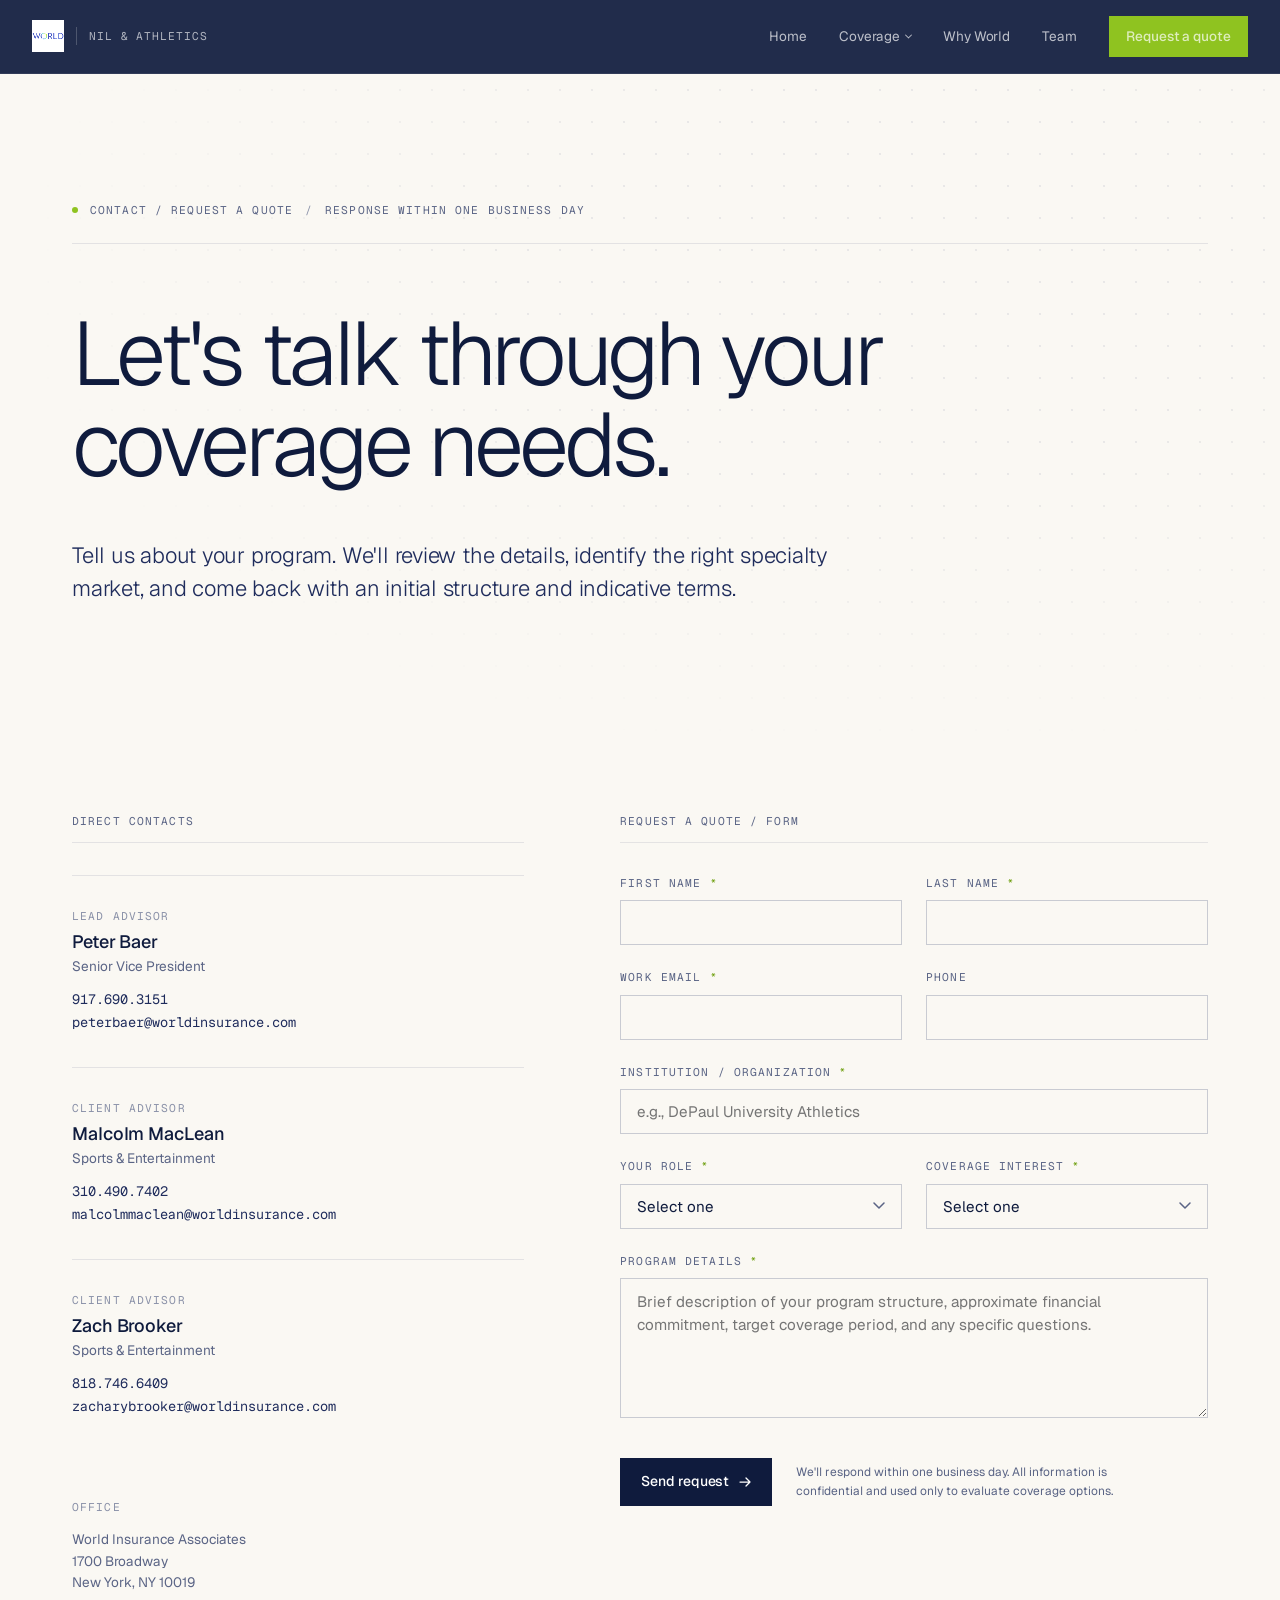
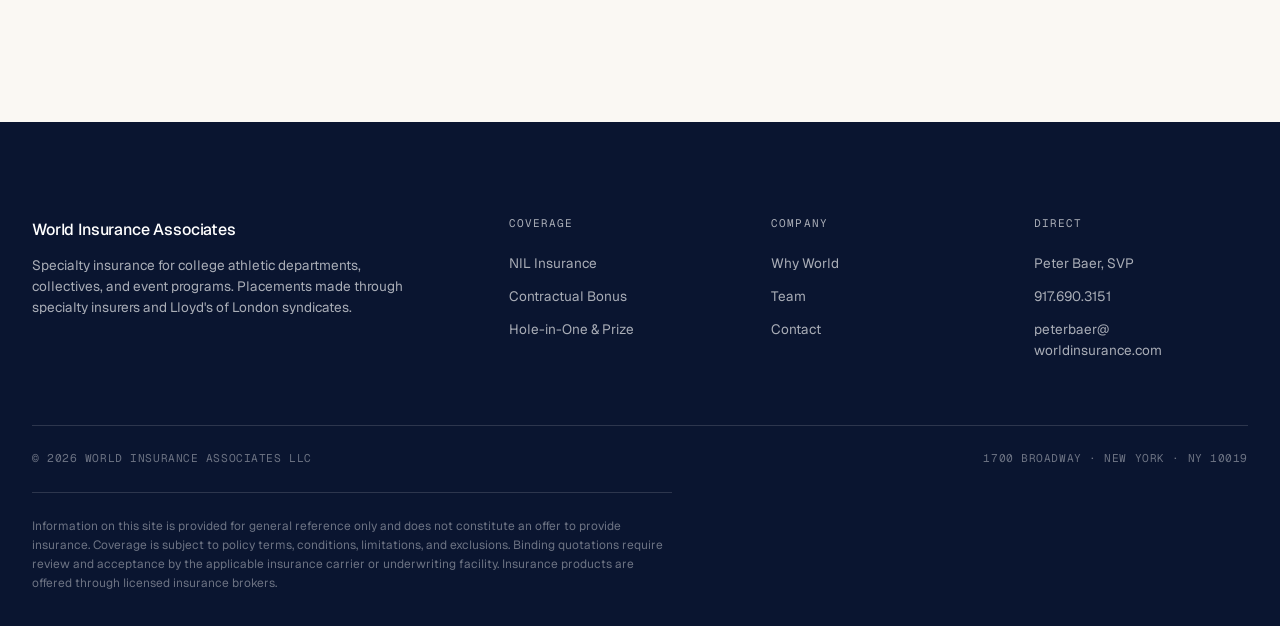
==== contact.html @ f285d53b "Add files via upload" ====
<!DOCTYPE html>
<html lang="en">
<head>
<meta charset="UTF-8">
<meta name="viewport" content="width=device-width, initial-scale=1.0">
<title>Contact / World NIL &amp; Athletics</title>
<meta name="description" content="Request a quote or reach our specialty team directly. Peter Baer, Senior Vice President — NIL and incentive insurance.">
<link rel="preconnect" href="https://fonts.googleapis.com">
<link rel="preconnect" href="https://fonts.gstatic.com" crossorigin>
<link href="https://fonts.googleapis.com/css2?family=Geist:wght@300;400;500;600&family=Geist+Mono:wght@400;500&display=swap" rel="stylesheet">
<link rel="stylesheet" href="styles.css">
<style>
  /* Contact page form styling */
  .contact-grid {
    display: grid;
    grid-template-columns: minmax(0, 1fr) minmax(0, 1.3fr);
    gap: var(--s-12);
    align-items: start;
  }
  .contact-direct {
    position: sticky;
    top: 100px;
  }
  .contact-direct-block {
    padding: var(--s-6) 0;
    border-top: 1px solid var(--line);
  }
  .contact-direct-block:last-child { border-bottom: 1px solid var(--line); }
  .contact-direct-block .role {
    font-family: var(--mono);
    font-size: 0.7rem;
    letter-spacing: 0.1em;
    text-transform: uppercase;
    color: var(--fg-dim);
    margin-bottom: var(--s-2);
  }
  .contact-direct-block h4 {
    font-size: 1.125rem;
    margin-bottom: var(--s-1);
  }
  .contact-direct-block .title {
    font-size: 0.85rem;
    color: var(--fg-muted);
    margin-bottom: var(--s-3);
  }
  .contact-direct-block .contact-line {
    font-family: var(--mono);
    font-size: 0.85rem;
    display: block;
    margin-bottom: 2px;
  }
  .contact-direct-block a:hover { color: var(--accent-dim); }

  .form-grid {
    display: grid;
    grid-template-columns: 1fr 1fr;
    gap: var(--s-5);
  }
  .form-field-full { grid-column: 1 / -1; }
  .form-field {
    display: flex;
    flex-direction: column;
    gap: var(--s-2);
  }
  .form-field label {
    font-family: var(--mono);
    font-size: 0.7rem;
    letter-spacing: 0.1em;
    text-transform: uppercase;
    color: var(--fg-muted);
  }
  .form-field label .req { color: var(--accent-dim); }
  .form-field input,
  .form-field select,
  .form-field textarea {
    font-family: var(--sans);
    font-size: 0.95rem;
    color: var(--fg-strong);
    background: var(--bg);
    border: 1px solid var(--line-strong);
    padding: 0.75rem 1rem;
    transition: border-color 150ms ease, background 150ms ease;
    width: 100%;
  }
  .form-field input:focus,
  .form-field select:focus,
  .form-field textarea:focus {
    outline: none;
    border-color: var(--accent);
    background: #FFFFFF;
  }
  .form-field textarea {
    min-height: 140px;
    resize: vertical;
    font-family: var(--sans);
    line-height: 1.5;
  }
  .form-field select {
    appearance: none;
    background-image: url("data:image/svg+xml;charset=utf-8,%3Csvg xmlns='http://www.w3.org/2000/svg' width='12' height='8' viewBox='0 0 12 8'%3E%3Cpath d='M1 1l5 5 5-5' stroke='%235A6485' stroke-width='1.5' fill='none' stroke-linecap='round' stroke-linejoin='round'/%3E%3C/svg%3E");
    background-repeat: no-repeat;
    background-position: right 1rem center;
    padding-right: 2.5rem;
  }
  .form-submit-row {
    grid-column: 1 / -1;
    display: flex;
    justify-content: flex-start;
    align-items: center;
    gap: var(--s-5);
    margin-top: var(--s-4);
  }
  .form-note {
    font-size: 0.75rem;
    color: var(--fg-muted);
    max-width: 42ch;
  }
  @media (max-width: 980px) {
    .contact-grid { grid-template-columns: 1fr; }
    .contact-direct { position: static; }
    .form-grid { grid-template-columns: 1fr; }
  }
</style>
</head>
<body>

<!-- ================= NAV ================= -->
<nav class="nav" id="nav">
  <div class="nav-inner">
    <a href="index.html" class="nav-logo">
      <img src="world-logo.png" alt="World Insurance Associates" class="mark" style="width:auto; height:32px;">
      <span class="divider"></span>
      <span class="sub">NIL &amp; Athletics</span>
    </a>
    <div class="nav-menu">
      <a href="index.html">Home</a>
      <div class="nav-dropdown">
        <button>Coverage</button>
        <div class="nav-dropdown-menu">
          <a href="nil-insurance.html">
            <div class="item-mono">001</div>
            <span class="item-title">NIL Insurance</span>
            <span class="item-desc">For athletic departments &amp; collectives</span>
          </a>
          <a href="contractual-bonus.html">
            <div class="item-mono">002</div>
            <span class="item-title">Contractual Bonus</span>
            <span class="item-desc">Performance-triggered compensation</span>
          </a>
          <a href="prize-contest.html">
            <div class="item-mono">003</div>
            <span class="item-title">Hole-in-One &amp; Prize Contest</span>
            <span class="item-desc">Event-specific prize coverage</span>
          </a>
        </div>
      </div>
      <a href="why-world.html">Why World</a>
      <a href="team.html">Team</a>
      <a href="contact.html" class="btn btn-accent current-nav-btn" style="padding:0.55rem 1rem">Request a quote</a>
    </div>
    <button class="nav-mobile-toggle" aria-label="Toggle menu" onclick="document.getElementById('nav').dataset.open = document.getElementById('nav').dataset.open === 'true' ? 'false' : 'true'">
      <span></span>
    </button>
  </div>
</nav>

<!-- ================= HERO ================= -->
<section class="hero">
  <div class="wrap">
    <div class="hero-meta reveal reveal-1">
      <span class="dot"></span>
      <span>Contact / Request a quote</span>
      <span class="divider">/</span>
      <span>Response within one business day</span>
    </div>

    <h1 class="reveal reveal-2" style="max-width: 20ch">Let's talk through your coverage needs.</h1>

    <p class="lead hero-lead reveal reveal-3">Tell us about your program. We'll review the details, identify the right specialty market, and come back with an initial structure and indicative terms.</p>
  </div>
</section>

<!-- ================= CONTACT GRID ================= -->
<section style="padding-top: var(--s-8)">
  <div class="wrap">
    <div class="contact-grid">

      <!-- Left column: direct contacts -->
      <div class="contact-direct">
        <span class="eyebrow" style="display:block; margin-bottom:var(--s-6); padding-bottom:var(--s-3); border-bottom:1px solid var(--line)">Direct contacts</span>

        <div class="contact-direct-block">
          <div class="role">Lead advisor</div>
          <h4>Peter Baer</h4>
          <div class="title">Senior Vice President</div>
          <a href="tel:9176903151" class="contact-line">917.690.3151</a>
          <a href="mailto:peterbaer@worldinsurance.com" class="contact-line">peterbaer@worldinsurance.com</a>
        </div>

        <div class="contact-direct-block">
          <div class="role">Client advisor</div>
          <h4>Malcolm MacLean</h4>
          <div class="title">Sports &amp; Entertainment</div>
          <a href="tel:3104907402" class="contact-line">310.490.7402</a>
          <a href="mailto:malcolmmaclean@worldinsurance.com" class="contact-line">malcolmmaclean@worldinsurance.com</a>
        </div>

        <div class="contact-direct-block">
          <div class="role">Client advisor</div>
          <h4>Zach Brooker</h4>
          <div class="title">Sports &amp; Entertainment</div>
          <a href="tel:8187466409" class="contact-line">818.746.6409</a>
          <a href="mailto:zacharybrooker@worldinsurance.com" class="contact-line">zacharybrooker@worldinsurance.com</a>
        </div>

        <div style="margin-top: var(--s-8); font-size: 0.85rem; color: var(--fg-muted); line-height: 1.6">
          <div style="font-family: var(--mono); font-size: 0.7rem; letter-spacing: 0.1em; text-transform: uppercase; color: var(--fg-dim); margin-bottom: var(--s-3)">Office</div>
          World Insurance Associates<br>
          1700 Broadway<br>
          New York, NY 10019
        </div>
      </div>

      <!-- Right column: form -->
      <div>
        <span class="eyebrow" style="display:block; margin-bottom:var(--s-6); padding-bottom:var(--s-3); border-bottom:1px solid var(--line)">Request a quote / Form</span>

        <!--
          NOTE TO DEVELOPER: This form currently posts to a Formspree placeholder.
          Replace the action URL with your own Formspree endpoint (or equivalent).
          Sign up free at formspree.io → create a form → paste your endpoint URL below.
        -->
        <form action="https://formspree.io/f/YOUR_FORM_ID" method="POST" class="form-grid" id="quoteForm">

          <div class="form-field">
            <label for="firstName">First name <span class="req">*</span></label>
            <input type="text" id="firstName" name="firstName" required>
          </div>

          <div class="form-field">
            <label for="lastName">Last name <span class="req">*</span></label>
            <input type="text" id="lastName" name="lastName" required>
          </div>

          <div class="form-field">
            <label for="email">Work email <span class="req">*</span></label>
            <input type="email" id="email" name="email" required>
          </div>

          <div class="form-field">
            <label for="phone">Phone</label>
            <input type="tel" id="phone" name="phone">
          </div>

          <div class="form-field form-field-full">
            <label for="institution">Institution / Organization <span class="req">*</span></label>
            <input type="text" id="institution" name="institution" required placeholder="e.g., DePaul University Athletics">
          </div>

          <div class="form-field">
            <label for="role">Your role <span class="req">*</span></label>
            <select id="role" name="role" required>
              <option value="">Select one</option>
              <option>Athletic Director</option>
              <option>Associate / Deputy AD</option>
              <option>Chief Financial Officer</option>
              <option>Risk Management</option>
              <option>General Counsel</option>
              <option>Collective / Booster</option>
              <option>Other</option>
            </select>
          </div>

          <div class="form-field">
            <label for="coverage">Coverage interest <span class="req">*</span></label>
            <select id="coverage" name="coverage" required>
              <option value="">Select one</option>
              <option>NIL Insurance</option>
              <option>Contractual Bonus</option>
              <option>Hole-in-One &amp; Prize Contest</option>
              <option>Multiple / Not sure yet</option>
            </select>
          </div>

          <div class="form-field form-field-full">
            <label for="message">Program details <span class="req">*</span></label>
            <textarea id="message" name="message" required placeholder="Brief description of your program structure, approximate financial commitment, target coverage period, and any specific questions."></textarea>
          </div>

          <div class="form-submit-row">
            <button type="submit" class="btn btn-primary">
              Send request
              <svg class="arrow" viewBox="0 0 12 10" fill="none" xmlns="http://www.w3.org/2000/svg"><path d="M1 5H11M11 5L7 1M11 5L7 9" stroke="currentColor" stroke-width="1.25" stroke-linecap="round" stroke-linejoin="round"/></svg>
            </button>
            <p class="form-note">We'll respond within one business day. All information is confidential and used only to evaluate coverage options.</p>
          </div>
        </form>
      </div>

    </div>
  </div>
</section>

<!-- ================= FOOTER ================= -->
<footer class="footer">
  <div class="wrap-wide">
    <div class="footer-grid">
      <div>
        <div class="footer-brand">
          <span>World Insurance Associates</span>
        </div>
        <p class="footer-brand-desc">Specialty insurance for college athletic departments, collectives, and event programs. Placements made through specialty insurers and Lloyd's of London syndicates.</p>
      </div>
      <div>
        <h5>Coverage</h5>
        <ul>
          <li><a href="nil-insurance.html">NIL Insurance</a></li>
          <li><a href="contractual-bonus.html">Contractual Bonus</a></li>
          <li><a href="prize-contest.html">Hole-in-One &amp; Prize</a></li>
        </ul>
      </div>
      <div>
        <h5>Company</h5>
        <ul>
          <li><a href="why-world.html">Why World</a></li>
          <li><a href="team.html">Team</a></li>
          <li><a href="contact.html">Contact</a></li>
        </ul>
      </div>
      <div>
        <h5>Direct</h5>
        <ul>
          <li>Peter Baer, SVP</li>
          <li><a href="tel:9176903151">917.690.3151</a></li>
          <li><a href="mailto:peterbaer@worldinsurance.com" style="word-break:break-all">peterbaer@<br>worldinsurance.com</a></li>
        </ul>
      </div>
    </div>

    <div class="footer-meta">
      <div>© <span id="year"></span> World Insurance Associates LLC</div>
      <div>1700 Broadway · New York · NY 10019</div>
    </div>

    <div class="footer-disclaimer">
      Information on this site is provided for general reference only and does not constitute an offer to provide insurance. Coverage is subject to policy terms, conditions, limitations, and exclusions. Binding quotations require review and acceptance by the applicable insurance carrier or underwriting facility. Insurance products are offered through licensed insurance brokers.
    </div>
  </div>
</footer>

<script>
  document.getElementById('year').textContent = new Date().getFullYear();
</script>

</body>
</html>
---- styles.css ----
/* ===========================================================
   NIL Insurance — Light theme
   White background · World navy · World green accent
   Dark CTA + footer for contrast
   =========================================================== */

/* ---------- Design tokens ---------- */
:root {
  /* Backgrounds */
  --bg:        #FAF8F3;   /* warm paper — softer than pure white */
  --bg-alt:    #F0EDE4;   /* section alternation */
  --bg-surface:#E8E4D8;
  --bg-raised: #DED9CA;

  /* Dark sections */
  --bg-dark:       #0F1B3D;
  --bg-dark-deep:  #0A1530;
  --bg-dark-alt:   #15234A;   /* slightly lighter dark for layered sections */

  /* Text colors (on light bg) */
  --fg:        #1F2C5C;   /* World navy — body text */
  --fg-strong: #0F1B3D;   /* World navy deep — headlines */
  --fg-muted:  #5A6485;
  --fg-dim:    #8A91A8;
  --fg-faint:  #C5C8D4;

  /* Text colors (on dark bg) */
  --fg-dark:        #FFFFFF;
  --fg-dark-muted:  rgba(255, 255, 255, 0.65);
  --fg-dark-dim:    rgba(255, 255, 255, 0.4);

  /* Brand colors — World Insurance */
  --accent:     #8FC320;   /* World green */
  --accent-dim: #6FA010;
  --accent-alt: #A8D946;
  --navy:       #1F2C5C;
  --navy-deep:  #0F1B3D;

  /* Lines */
  --line:        rgba(31, 44, 92, 0.10);
  --line-strong: rgba(31, 44, 92, 0.22);
  --line-dark:   rgba(255, 255, 255, 0.14);

  /* Typography */
  --sans: 'Geist', -apple-system, BlinkMacSystemFont, 'Segoe UI', sans-serif;
  --mono: 'Geist Mono', ui-monospace, 'SF Mono', Consolas, monospace;

  /* Spacing */
  --s-1: 0.25rem;
  --s-2: 0.5rem;
  --s-3: 0.75rem;
  --s-4: 1rem;
  --s-5: 1.5rem;
  --s-6: 2rem;
  --s-8: 3rem;
  --s-10: 4rem;
  --s-12: 6rem;
  --s-16: 8rem;
  --s-20: 10rem;

  /* Layout */
  --max: 1440px;
  --content: 1200px;
  --prose: 680px;
}

/* ---------- Reset ---------- */
*, *::before, *::after {
  box-sizing: border-box;
  margin: 0;
  padding: 0;
}

html {
  font-size: 16px;
  scroll-behavior: smooth;
  -webkit-text-size-adjust: 100%;
}

body {
  font-family: var(--sans);
  font-feature-settings: "ss01", "ss03", "cv11";
  font-size: 0.9375rem;
  line-height: 1.55;
  color: var(--fg);
  background: var(--bg);
  -webkit-font-smoothing: antialiased;
  -moz-osx-font-smoothing: grayscale;
  overflow-x: hidden;
}

img, svg { display: block; max-width: 100%; height: auto; }
a { color: inherit; text-decoration: none; }
button { font: inherit; cursor: pointer; border: none; background: none; color: inherit; }
ul, ol { list-style: none; }

::selection { background: var(--accent); color: var(--navy-deep); }

/* ---------- Typography ---------- */
h1, h2, h3, h4, h5, h6 {
  font-family: var(--sans);
  font-weight: 400;
  color: var(--fg-strong);
  line-height: 1.02;
  letter-spacing: -0.035em;
}

h1 {
  font-size: clamp(3rem, 7vw, 6.5rem);
  font-weight: 300;
  letter-spacing: -0.045em;
}

h2 {
  font-size: clamp(2.25rem, 5vw, 4.25rem);
  font-weight: 300;
  letter-spacing: -0.04em;
}

h3 {
  font-size: clamp(1.375rem, 2.25vw, 1.875rem);
  font-weight: 400;
  letter-spacing: -0.025em;
  line-height: 1.15;
}

h4 {
  font-size: 1.0625rem;
  font-weight: 500;
  letter-spacing: -0.005em;
  color: var(--fg-strong);
}

h5 {
  font-family: var(--mono);
  font-size: 0.6875rem;
  font-weight: 400;
  letter-spacing: 0.1em;
  text-transform: uppercase;
  color: var(--fg-muted);
}

p { color: var(--fg); }

/* Typographic utilities */
.eyebrow {
  font-family: var(--mono);
  font-size: 0.7rem;
  font-weight: 400;
  letter-spacing: 0.1em;
  text-transform: uppercase;
  color: var(--fg-muted);
}
.eyebrow-accent { color: var(--accent-dim); }

.mono {
  font-family: var(--mono);
  font-feature-settings: "ss01", "ss02", "cv11";
}

.index {
  font-family: var(--mono);
  font-size: 0.75rem;
  letter-spacing: 0.05em;
  color: var(--fg-dim);
  font-variant-numeric: tabular-nums;
}

.lead {
  font-size: clamp(1.0625rem, 1.5vw, 1.25rem);
  line-height: 1.5;
  color: var(--fg);
  font-weight: 300;
  letter-spacing: -0.01em;
}

.prose p + p { margin-top: 1em; }
.prose p { max-width: var(--prose); color: var(--fg); }
.prose-muted { color: var(--fg-muted); }

/* ---------- Layout ---------- */
.wrap {
  width: 100%;
  max-width: var(--content);
  margin: 0 auto;
  padding: 0 var(--s-6);
}

.wrap-wide {
  width: 100%;
  max-width: var(--max);
  margin: 0 auto;
  padding: 0 var(--s-6);
}

section {
  padding: var(--s-16) 0;
  position: relative;
}

.rule {
  height: 1px;
  background: var(--line);
  border: 0;
}

.split {
  display: grid;
  grid-template-columns: minmax(0, 1fr) minmax(0, 2fr);
  gap: var(--s-12);
  align-items: start;
}
.split-meta {
  display: grid;
  grid-template-columns: minmax(0, 160px) minmax(0, 1fr);
  gap: var(--s-12);
  align-items: start;
}

/* ---------- Navigation ---------- */
.nav {
  position: sticky;
  top: 0;
  z-index: 100;
  background: rgba(15, 27, 61, 0.92);
  backdrop-filter: saturate(150%) blur(16px);
  -webkit-backdrop-filter: saturate(150%) blur(16px);
  border-bottom: 1px solid rgba(255, 255, 255, 0.08);
}

.nav-inner {
  max-width: var(--max);
  margin: 0 auto;
  padding: var(--s-4) var(--s-6);
  display: flex;
  align-items: center;
  justify-content: space-between;
  gap: var(--s-6);
}

.nav-logo {
  display: flex;
  align-items: center;
  gap: var(--s-3);
  color: #FFFFFF;
  font-weight: 500;
  font-size: 0.95rem;
  letter-spacing: -0.01em;
}
.nav-logo .mark {
  width: 22px;
  height: 22px;
  flex-shrink: 0;
  /* Logo is designed for light backgrounds — brighten it slightly on dark nav */
  filter: brightness(1.15) saturate(1.1);
}
.nav-logo .divider {
  width: 1px;
  height: 18px;
  background: rgba(255, 255, 255, 0.2);
}
.nav-logo .sub {
  font-family: var(--mono);
  font-size: 0.7rem;
  font-weight: 400;
  letter-spacing: 0.08em;
  text-transform: uppercase;
  color: rgba(255, 255, 255, 0.65);
}

.nav-menu {
  display: flex;
  align-items: center;
  gap: var(--s-6);
}

.nav-menu > a,
.nav-dropdown > button {
  font-size: 0.85rem;
  color: rgba(255, 255, 255, 0.7);
  padding: var(--s-2) 0;
  transition: color 150ms ease;
  position: relative;
  display: inline-flex;
  align-items: center;
  gap: 0.35rem;
  letter-spacing: -0.005em;
}
.nav-menu > a:hover,
.nav-dropdown > button:hover,
.nav-menu > a.current { color: #FFFFFF; }

.nav-menu > a.current::after {
  content: '';
  position: absolute;
  left: 0;
  right: 0;
  bottom: -3px;
  height: 1px;
  background: var(--accent);
}

.nav-dropdown {
  position: relative;
}
.nav-dropdown > button::after {
  content: '';
  width: 5px;
  height: 5px;
  border-right: 1px solid currentColor;
  border-bottom: 1px solid currentColor;
  transform: rotate(45deg) translate(-1px, -1px);
  transition: transform 150ms ease;
}
.nav-dropdown:hover > button::after {
  transform: rotate(-135deg) translate(-1px, -1px);
}

.nav-dropdown-menu {
  position: absolute;
  top: calc(100% + 8px);
  left: -1rem;
  min-width: 320px;
  background: var(--bg);
  border: 1px solid var(--line-strong);
  padding: var(--s-2);
  opacity: 0;
  visibility: hidden;
  transform: translateY(-4px);
  transition: all 150ms ease;
  box-shadow: 0 10px 40px -10px rgba(15, 27, 61, 0.15);
}
.nav-dropdown:hover .nav-dropdown-menu {
  opacity: 1;
  visibility: visible;
  transform: translateY(0);
}
.nav-dropdown-menu a {
  display: block;
  padding: var(--s-3) var(--s-4);
  transition: background 120ms ease;
}
.nav-dropdown-menu a:hover { background: var(--bg-surface); }
.nav-dropdown-menu .item-mono {
  font-family: var(--mono);
  font-size: 0.65rem;
  letter-spacing: 0.08em;
  color: var(--fg-dim);
  text-transform: uppercase;
  margin-bottom: 3px;
}
.nav-dropdown-menu .item-title {
  color: var(--fg-strong);
  font-size: 0.9rem;
  font-weight: 500;
}
.nav-dropdown-menu .item-desc {
  display: block;
  font-size: 0.8rem;
  color: var(--fg-muted);
  margin-top: 2px;
}

.nav-mobile-toggle {
  display: none;
  width: 32px;
  height: 32px;
  color: #FFFFFF;
  align-items: center;
  justify-content: center;
}
.nav-mobile-toggle span,
.nav-mobile-toggle span::before,
.nav-mobile-toggle span::after {
  width: 20px;
  height: 1px;
  background: currentColor;
  display: block;
  position: relative;
}
.nav-mobile-toggle span::before,
.nav-mobile-toggle span::after {
  content: '';
  position: absolute;
  left: 0;
}
.nav-mobile-toggle span::before { top: -6px; }
.nav-mobile-toggle span::after { top: 6px; }

/* ---------- Buttons ---------- */
.btn {
  display: inline-flex;
  align-items: center;
  gap: 0.6rem;
  font-family: var(--sans);
  font-size: 0.875rem;
  font-weight: 500;
  letter-spacing: -0.005em;
  padding: 0.75rem 1.25rem;
  transition: all 180ms ease;
  white-space: nowrap;
  border: 1px solid transparent;
}

.btn-primary {
  background: var(--navy-deep);
  color: #FFFFFF;
}
.btn-primary:hover {
  background: var(--accent);
  color: var(--navy-deep);
}

.btn-accent {
  background: var(--accent);
  color: var(--navy-deep);
}
.btn-accent:hover {
  background: var(--navy-deep);
  color: #FFFFFF;
}

.btn-ghost {
  background: transparent;
  color: var(--fg-strong);
  border-color: var(--line-strong);
}
.btn-ghost:hover {
  border-color: var(--fg-strong);
  background: var(--fg-strong);
  color: #FFFFFF;
}

.btn-link {
  padding: 0;
  color: var(--fg-strong);
  border: 0;
  border-bottom: 1px solid var(--accent);
  padding-bottom: 2px;
  font-weight: 400;
  font-size: 0.875rem;
}
.btn-link:hover { color: var(--accent-dim); }

.btn .arrow {
  width: 12px;
  height: 10px;
  transition: transform 180ms ease;
}
.btn:hover .arrow { transform: translateX(3px); }

/* ---------- Hero ---------- */
.hero {
  padding: var(--s-16) 0 var(--s-12);
  position: relative;
  overflow: hidden;
}

.hero::before {
  content: '';
  position: absolute;
  inset: 0;
  background-image: radial-gradient(circle, rgba(31, 44, 92, 0.08) 1px, transparent 1px);
  background-size: 32px 32px;
  mask-image: radial-gradient(ellipse at 70% 30%, black 30%, transparent 70%);
  -webkit-mask-image: radial-gradient(ellipse at 70% 30%, black 30%, transparent 70%);
  pointer-events: none;
}

.hero > * { position: relative; }

.hero-meta {
  font-family: var(--mono);
  font-size: 0.7rem;
  letter-spacing: 0.1em;
  text-transform: uppercase;
  color: var(--fg-muted);
  display: flex;
  align-items: center;
  gap: var(--s-3);
  margin-bottom: var(--s-10);
  padding-bottom: var(--s-5);
  border-bottom: 1px solid var(--line);
}
.hero-meta .dot {
  width: 6px;
  height: 6px;
  background: var(--accent);
  border-radius: 50%;
}
.hero-meta .divider {
  color: var(--fg-dim);
}

.hero h1 {
  max-width: 18ch;
  margin-bottom: var(--s-8);
}

.hero-lead {
  max-width: 58ch;
  margin-bottom: var(--s-10);
  font-size: clamp(1.125rem, 1.75vw, 1.375rem);
}

.hero-ctas {
  display: flex;
  gap: var(--s-3);
  flex-wrap: wrap;
  align-items: center;
}

/* ---------- Section headers ---------- */
.section-header {
  margin-bottom: var(--s-10);
}
.section-header .eyebrow {
  display: block;
  margin-bottom: var(--s-6);
  padding-bottom: var(--s-3);
  border-bottom: 1px solid var(--line);
}
.section-header h2 {
  max-width: 24ch;
}

/* ---------- Data stats bar (DARK band) ---------- */
.stats-bar {
  display: grid;
  grid-template-columns: repeat(4, 1fr);
  background: var(--bg-dark);
  color: #FFFFFF;
  border-top: 1px solid var(--bg-dark);
  border-bottom: 1px solid var(--bg-dark);
}
.stat-cell {
  padding: var(--s-8) var(--s-5);
  border-right: 1px solid rgba(255, 255, 255, 0.1);
}
.stat-cell:last-child { border-right: none; }
.stat-cell .stat-label {
  font-family: var(--mono);
  font-size: 0.65rem;
  letter-spacing: 0.1em;
  text-transform: uppercase;
  color: var(--accent);
  margin-bottom: var(--s-5);
}
.stat-cell .stat-value {
  font-size: 1.75rem;
  font-weight: 300;
  color: #FFFFFF;
  letter-spacing: -0.025em;
  line-height: 1.1;
  margin-bottom: var(--s-2);
}
.stat-cell .stat-desc {
  font-size: 0.8125rem;
  color: rgba(255, 255, 255, 0.65);
  line-height: 1.4;
}

/* ---------- Product index ---------- */
.product-index {
  border-top: 1px solid var(--line-strong);
}
.product-row {
  display: grid;
  grid-template-columns: 80px 1fr 2fr auto;
  align-items: center;
  gap: var(--s-8);
  padding: var(--s-8) 0;
  border-bottom: 1px solid var(--line);
  transition: background 200ms ease;
  cursor: pointer;
}
.product-row:hover {
  background: var(--bg-alt);
}
.product-row .p-num {
  font-family: var(--mono);
  font-size: 0.75rem;
  color: var(--fg-dim);
  letter-spacing: 0.05em;
}
.product-row h3 {
  font-size: 1.5rem;
  font-weight: 400;
  color: var(--fg-strong);
  transition: color 200ms ease;
}
.product-row:hover h3 { color: var(--accent-dim); }
.product-row p {
  color: var(--fg-muted);
  font-size: 0.9375rem;
  max-width: 56ch;
}
.product-row .arrow {
  width: 18px;
  height: 12px;
  color: var(--fg-dim);
  transition: all 200ms ease;
}
.product-row:hover .arrow {
  color: var(--accent-dim);
  transform: translateX(4px);
}

/* Dark variant */
.product-index-dark {
  border-top-color: rgba(255, 255, 255, 0.14);
}
.product-index-dark .product-row {
  border-bottom-color: rgba(255, 255, 255, 0.08);
}
.product-index-dark .product-row:hover {
  background: rgba(255, 255, 255, 0.04);
}
.product-index-dark .product-row .p-num { color: var(--accent); }
.product-index-dark .product-row h3 { color: #FFFFFF; }
.product-index-dark .product-row:hover h3 { color: var(--accent); }
.product-index-dark .product-row p { color: rgba(255, 255, 255, 0.7); }
.product-index-dark .product-row .arrow { color: rgba(255, 255, 255, 0.4); }
.product-index-dark .product-row:hover .arrow { color: var(--accent); }

/* ---------- Feature list ---------- */
.feature-list {
  display: flex;
  flex-direction: column;
}
.feature-list li {
  padding: var(--s-6) 0;
  border-top: 1px solid var(--line);
  display: grid;
  grid-template-columns: 80px 1fr;
  gap: var(--s-6);
  align-items: start;
}
.feature-list li:last-child { border-bottom: 1px solid var(--line); }
.feature-list .num {
  font-family: var(--mono);
  font-size: 0.75rem;
  color: var(--fg-dim);
  letter-spacing: 0.05em;
  padding-top: 0.3rem;
}
.feature-list h4 {
  margin-bottom: var(--s-2);
}
.feature-list p {
  color: var(--fg-muted);
  font-size: 0.9375rem;
  max-width: 68ch;
}

/* Dark-band variant (used inside .section-dark) */
.section-dark {
  background: var(--bg-dark);
  color: #FFFFFF;
  position: relative;
  overflow: hidden;
}
.section-dark::before {
  content: '';
  position: absolute;
  inset: 0;
  background-image: radial-gradient(circle, rgba(143, 195, 32, 0.05) 1px, transparent 1px);
  background-size: 32px 32px;
  mask-image: radial-gradient(ellipse at 20% 40%, black 0%, transparent 60%);
  -webkit-mask-image: radial-gradient(ellipse at 20% 40%, black 0%, transparent 60%);
  pointer-events: none;
}
.section-dark > * { position: relative; }
.section-dark h2 { color: #FFFFFF; }
.section-dark h4 { color: #FFFFFF; }

.feature-list-dark li {
  border-top-color: rgba(255, 255, 255, 0.12);
}
.feature-list-dark li:last-child { border-bottom-color: rgba(255, 255, 255, 0.12); }
.feature-list-dark .num { color: var(--accent); }
.feature-list-dark p { color: rgba(255, 255, 255, 0.65); }

/* ---------- Coverage data blocks ---------- */
.coverage-grid {
  display: grid;
  grid-template-columns: 1fr 1fr;
  gap: 1px;
  background: var(--line-strong);
  border: 1px solid var(--line-strong);
}
.coverage-block {
  background: var(--bg);
  padding: var(--s-8);
}
.coverage-block .eyebrow {
  display: block;
  margin-bottom: var(--s-4);
  color: var(--accent-dim);
}
.coverage-block h3 {
  margin-bottom: var(--s-6);
}
.coverage-block ul {
  display: flex;
  flex-direction: column;
  gap: var(--s-4);
}
.coverage-block ul li {
  display: grid;
  grid-template-columns: 20px 1fr;
  gap: var(--s-3);
  font-size: 0.9375rem;
  color: var(--fg);
  line-height: 1.5;
}
.coverage-block ul li::before {
  content: '';
  width: 10px;
  height: 1px;
  background: var(--accent);
  margin-top: 0.7rem;
}

/* Dark variant */
.coverage-grid-dark {
  background: rgba(255, 255, 255, 0.1);
  border-color: rgba(255, 255, 255, 0.14);
}
.coverage-grid-dark .coverage-block {
  background: var(--bg-dark);
}
.coverage-grid-dark .coverage-block .eyebrow { color: var(--accent); }
.coverage-grid-dark .coverage-block h3 { color: #FFFFFF; }
.coverage-grid-dark .coverage-block ul li { color: rgba(255, 255, 255, 0.8); }

/* ---------- Limitations block ---------- */
.limitations {
  border: 1px solid var(--line-strong);
  padding: var(--s-8);
  background: var(--bg);
}
.limitations .eyebrow { color: var(--fg-muted); margin-bottom: var(--s-4); display: block; }
.limitations h3 { margin-bottom: var(--s-5); }
.limitations-grid {
  display: grid;
  grid-template-columns: 1fr 1fr;
  gap: var(--s-3) var(--s-8);
}
.limitations-grid li {
  font-size: 0.9375rem;
  color: var(--fg-muted);
  padding-left: var(--s-4);
  position: relative;
}
.limitations-grid li::before {
  content: '—';
  position: absolute;
  left: 0;
  color: var(--fg-dim);
}

/* ---------- Team cards ---------- */
.team-grid {
  display: grid;
  grid-template-columns: repeat(3, 1fr);
  gap: 1px;
  background: var(--line-strong);
  border-top: 1px solid var(--line-strong);
  border-bottom: 1px solid var(--line-strong);
}
.team-card {
  background: var(--bg);
  padding: var(--s-8) var(--s-6);
}
.team-card .role {
  font-family: var(--mono);
  font-size: 0.7rem;
  letter-spacing: 0.1em;
  text-transform: uppercase;
  color: var(--fg-dim);
  margin-bottom: var(--s-5);
}
.team-card h4 {
  font-size: 1.375rem;
  font-weight: 400;
  letter-spacing: -0.02em;
  margin-bottom: var(--s-2);
}
.team-card .team-title {
  color: var(--fg-muted);
  font-size: 0.875rem;
  margin-bottom: var(--s-4);
}
.team-card p {
  color: var(--fg-muted);
  font-size: 0.875rem;
  margin-bottom: var(--s-5);
  line-height: 1.55;
}
.team-card .contact {
  font-size: 0.8125rem;
  display: flex;
  flex-direction: column;
  gap: 2px;
  font-family: var(--mono);
  color: var(--fg);
}
.team-card .contact a:hover { color: var(--accent-dim); }

/* ---------- CTA panel (DARK on light site) ---------- */
.cta-panel {
  padding: var(--s-16) 0;
  position: relative;
  overflow: hidden;
  background: var(--bg-dark);
  color: #FFFFFF;
}
.cta-panel::before {
  content: '';
  position: absolute;
  inset: 0;
  background-image: radial-gradient(circle, rgba(143, 195, 32, 0.12) 1px, transparent 1px);
  background-size: 28px 28px;
  mask-image: radial-gradient(ellipse at center, black 30%, transparent 70%);
  -webkit-mask-image: radial-gradient(ellipse at center, black 30%, transparent 70%);
  pointer-events: none;
}
.cta-panel > * { position: relative; }
.cta-panel h2 {
  max-width: 22ch;
  margin-bottom: var(--s-6);
  color: #FFFFFF;
}
.cta-panel .lead {
  max-width: 52ch;
  margin-bottom: var(--s-8);
  color: var(--fg-dark-muted);
}
.cta-panel .eyebrow {
  color: var(--accent);
}
/* Ghost button reversed for dark CTA */
.cta-panel .btn-ghost {
  background: transparent;
  color: #FFFFFF;
  border-color: var(--line-dark);
}
.cta-panel .btn-ghost:hover {
  border-color: #FFFFFF;
  background: #FFFFFF;
  color: var(--navy-deep);
}

/* ---------- Footer (DARK on light site) ---------- */
.footer {
  background: var(--bg-dark-deep);
  color: var(--fg-dark-muted);
  padding: var(--s-12) 0 var(--s-6);
  font-size: 0.85rem;
}
.footer a { color: var(--fg-dark-muted); }
.footer a:hover { color: #FFFFFF; }

.footer h5 { color: var(--fg-dark-muted); }

.footer-grid {
  display: grid;
  grid-template-columns: 2fr 1fr 1fr 1fr;
  gap: var(--s-8);
  padding-bottom: var(--s-10);
  border-bottom: 1px solid var(--line-dark);
  margin-bottom: var(--s-5);
}
.footer-grid h5 { margin-bottom: var(--s-5); }
.footer-grid ul { display: flex; flex-direction: column; gap: var(--s-3); }
.footer-brand {
  color: #FFFFFF;
  font-size: 1rem;
  font-weight: 500;
  letter-spacing: -0.01em;
  margin-bottom: var(--s-3);
  display: flex;
  align-items: center;
  gap: var(--s-3);
}
.footer-brand-desc {
  color: var(--fg-dark-muted);
  max-width: 42ch;
  line-height: 1.55;
}
.footer-meta {
  display: flex;
  justify-content: space-between;
  align-items: flex-start;
  flex-wrap: wrap;
  gap: var(--s-3);
  font-family: var(--mono);
  font-size: 0.7rem;
  letter-spacing: 0.05em;
  color: var(--fg-dark-dim);
  text-transform: uppercase;
}
.footer-disclaimer {
  max-width: 80ch;
  font-size: 0.75rem;
  color: var(--fg-dark-dim);
  line-height: 1.6;
  margin-top: var(--s-5);
  padding-top: var(--s-5);
  border-top: 1px solid var(--line-dark);
}

/* ---------- Entry animations ---------- */
@media (prefers-reduced-motion: no-preference) {
  .reveal {
    opacity: 0;
    transform: translateY(12px);
    animation: reveal 800ms cubic-bezier(0.22, 1, 0.36, 1) forwards;
  }
  .reveal-1 { animation-delay: 0ms; }
  .reveal-2 { animation-delay: 80ms; }
  .reveal-3 { animation-delay: 160ms; }
  .reveal-4 { animation-delay: 240ms; }
  .reveal-5 { animation-delay: 320ms; }

  @keyframes reveal {
    to { opacity: 1; transform: translateY(0); }
  }
}

/* ---------- Responsive ---------- */
@media (max-width: 980px) {
  .split, .split-meta { grid-template-columns: 1fr; gap: var(--s-8); }
  .stats-bar { grid-template-columns: 1fr 1fr; }
  .stat-cell:nth-child(2) { border-right: none; }
  .stat-cell:nth-child(1), .stat-cell:nth-child(2) { border-bottom: 1px solid var(--line); }
  .product-row { grid-template-columns: 60px 1fr auto; }
  .product-row p { grid-column: 2 / 3; color: var(--fg-muted); margin-top: var(--s-2); }
  .coverage-grid, .limitations-grid, .team-grid { grid-template-columns: 1fr; }
  .footer-grid { grid-template-columns: 1fr 1fr; }
  .footer-grid > :first-child { grid-column: 1 / -1; }
}

@media (max-width: 720px) {
  section { padding: var(--s-12) 0; }
  .nav-menu { display: none; }
  .nav-mobile-toggle { display: flex; }
  .nav-logo .sub { display: none; }
  .hero { padding: var(--s-10) 0 var(--s-10); }
  .stats-bar { grid-template-columns: 1fr; }
  .stat-cell { border-right: none !important; border-bottom: 1px solid var(--line); }
  .stat-cell:last-child { border-bottom: none; }
  .team-grid { grid-template-columns: 1fr; }
  .footer-grid { grid-template-columns: 1fr; }
  .hero-ctas { flex-direction: column; align-items: stretch; }
  .hero-ctas .btn { justify-content: center; }
  .product-row { grid-template-columns: 1fr; gap: var(--s-2); padding: var(--s-6) 0; }
  .product-row .arrow { display: none; }
  .feature-list li { grid-template-columns: 1fr; gap: var(--s-2); }
  h1 { font-size: clamp(2.5rem, 10vw, 4rem) !important; }
}

/* Mobile menu open state */
.nav[data-open="true"] .nav-menu {
  display: flex;
  position: absolute;
  top: 100%;
  left: 0;
  right: 0;
  flex-direction: column;
  background: var(--bg-dark);
  border-bottom: 1px solid rgba(255, 255, 255, 0.1);
  padding: var(--s-4) var(--s-6);
  gap: 0;
  align-items: stretch;
}
.nav[data-open="true"] .nav-menu > a,
.nav[data-open="true"] .nav-dropdown > button {
  padding: var(--s-3) 0;
  border-bottom: 1px solid rgba(255, 255, 255, 0.1);
  color: rgba(255, 255, 255, 0.85);
}
.nav[data-open="true"] .nav-dropdown-menu {
  position: static;
  opacity: 1;
  visibility: visible;
  transform: none;
  border: none;
  background: transparent;
  padding: 0 0 var(--s-3) var(--s-4);
  box-shadow: none;
}
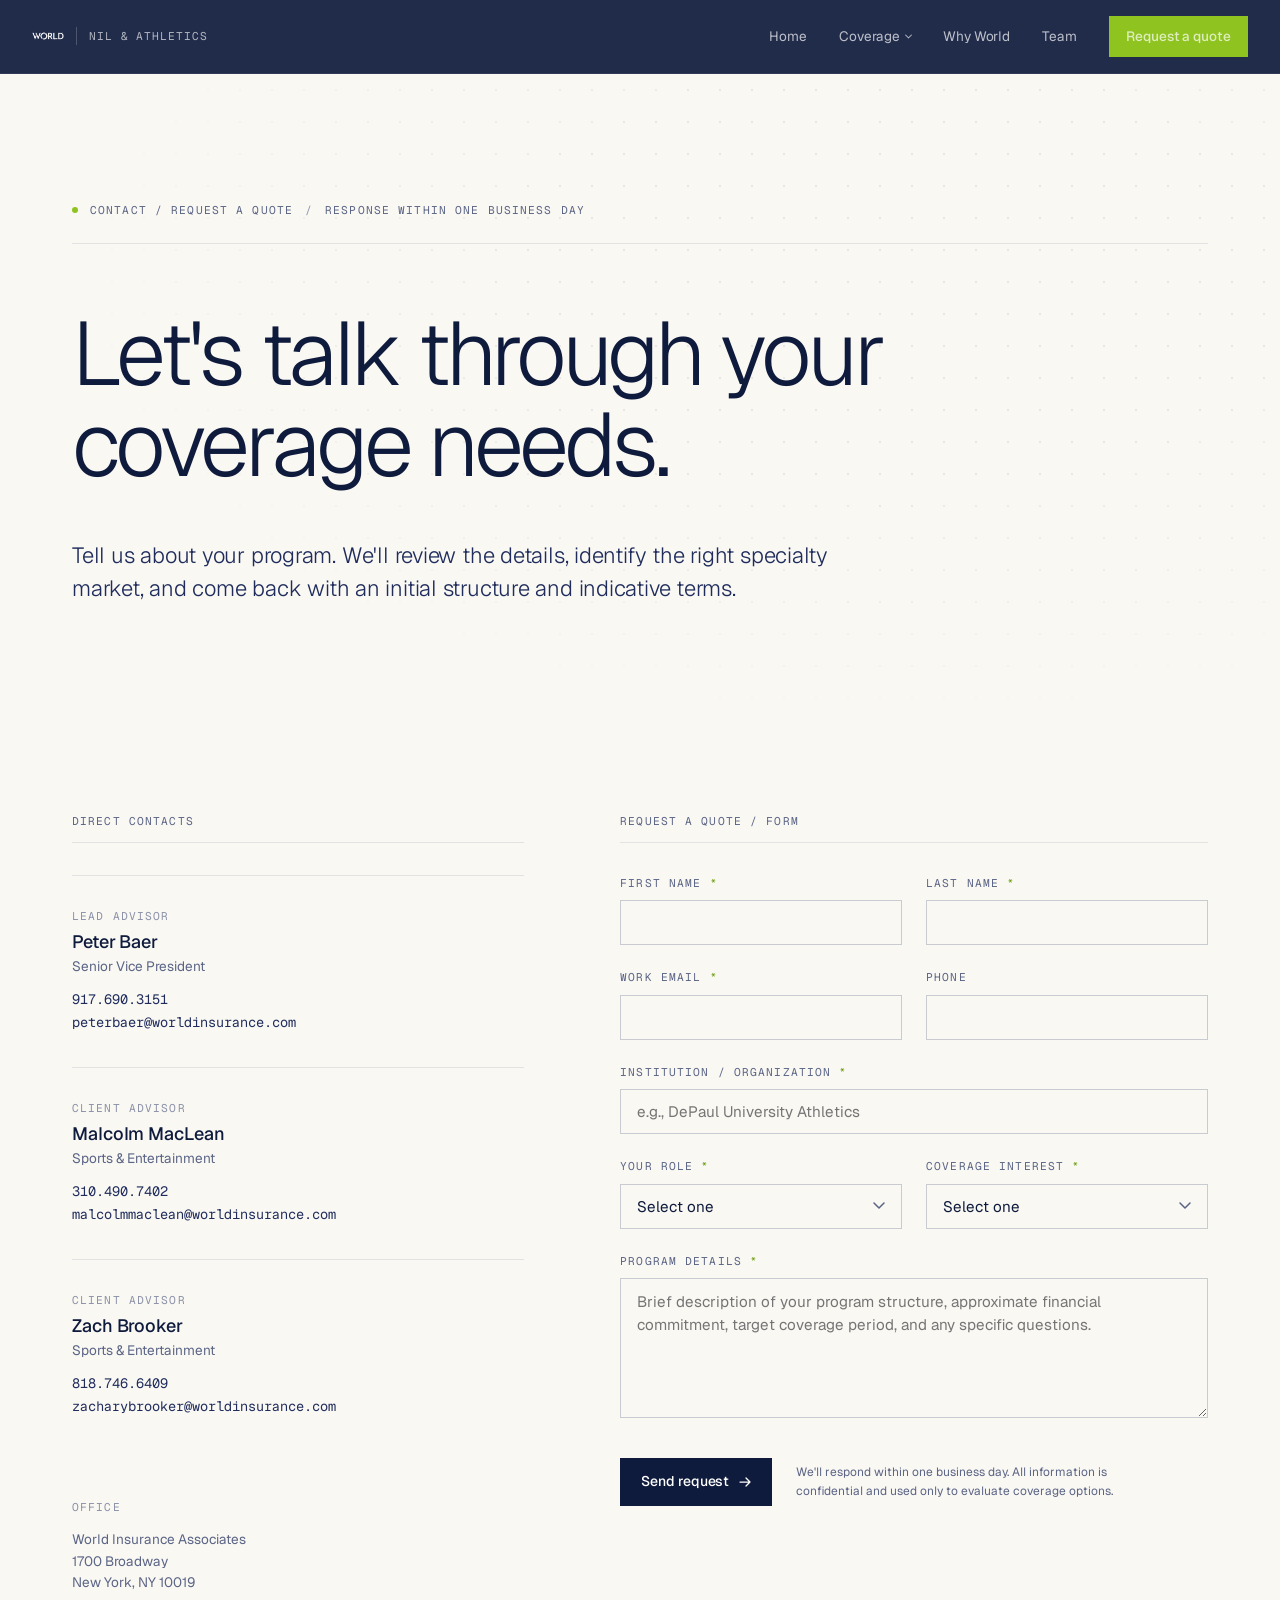
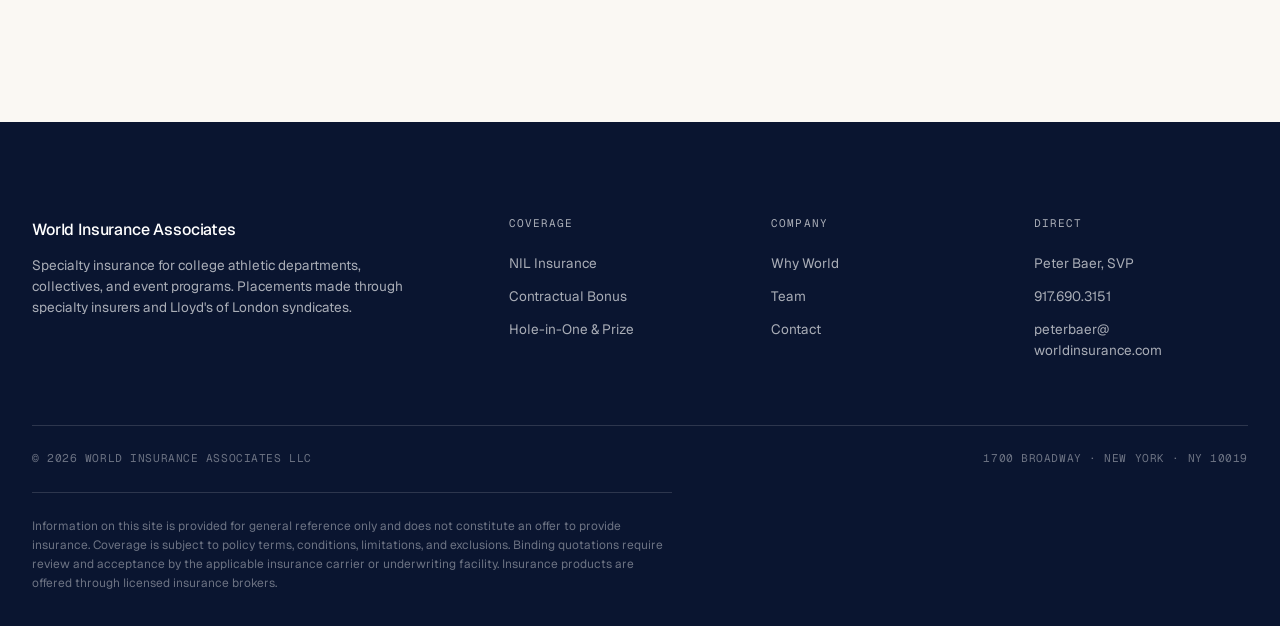
==== commit 47877de4: "Add files via upload" ====
--- a/contact.html
+++ b/contact.html
@@ -3,8 +3,73 @@
 <head>
 <meta charset="UTF-8">
 <meta name="viewport" content="width=device-width, initial-scale=1.0">
-<title>Contact / World NIL &amp; Athletics</title>
-<meta name="description" content="Request a quote or reach our specialty team directly. Peter Baer, Senior Vice President — NIL and incentive insurance.">
+<title>Request a Quote — NIL & Incentive Insurance | World</title>
+<meta name="description" content="Request a quote for NIL insurance, contractual bonus insurance, or prize contest coverage. Response within one business day. Direct contact with our specialty team.">
+<meta name="keywords" content="NIL insurance quote, athletic insurance quote, contact Peter Baer, World Insurance NIL contact">
+<meta name="robots" content="index, follow, max-image-preview:large">
+<meta name="author" content="World Insurance Associates, LLC">
+
+<!-- Canonical -->
+<link rel="canonical" href="https://zachbrooker.github.io/NIL-Insurance/contact.html">
+
+<!-- Open Graph (Facebook, LinkedIn) -->
+<meta property="og:type" content="website">
+<meta property="og:url" content="https://zachbrooker.github.io/NIL-Insurance/contact.html">
+<meta property="og:title" content="Request a Quote — NIL & Incentive Insurance | World">
+<meta property="og:description" content="Request a quote for NIL insurance, contractual bonus insurance, or prize contest coverage. Response within one business day. Direct contact with our specialty team.">
+<meta property="og:image" content="https://zachbrooker.github.io/NIL-Insurance/world-logo.png">
+<meta property="og:site_name" content="World NIL Insurance">
+<meta property="og:locale" content="en_US">
+
+<!-- Twitter Card -->
+<meta name="twitter:card" content="summary_large_image">
+<meta name="twitter:url" content="https://zachbrooker.github.io/NIL-Insurance/contact.html">
+<meta name="twitter:title" content="Request a Quote — NIL & Incentive Insurance | World">
+<meta name="twitter:description" content="Request a quote for NIL insurance, contractual bonus insurance, or prize contest coverage. Response within one business day. Direct contact with our specialty team.">
+<meta name="twitter:image" content="https://zachbrooker.github.io/NIL-Insurance/world-logo.png">
+
+<!-- Favicon -->
+<link rel="icon" type="image/png" href="world-logo.png">
+
+<!-- JSON-LD Organization Schema -->
+<script type="application/ld+json">
+{
+  "@context": "https://schema.org",
+  "@type": "FinancialService",
+  "name": "World Insurance Associates — NIL & Athletics Practice",
+  "alternateName": "World NIL Insurance",
+  "description": "Specialty insurance for Name, Image & Likeness (NIL) agreements, revenue-share commitments, contractual bonuses, and performance-based incentives for college athletic departments. Underwritten through Lloyd's of London.",
+  "url": "https://zachbrooker.github.io/NIL-Insurance/",
+  "logo": "https://zachbrooker.github.io/NIL-Insurance/world-logo.png",
+  "parentOrganization": {
+    "@type": "Organization",
+    "name": "World Insurance Associates, LLC",
+    "url": "https://www.worldinsurance.com/",
+    "foundingDate": "2011"
+  },
+  "address": {
+    "@type": "PostalAddress",
+    "streetAddress": "1700 Broadway",
+    "addressLocality": "New York",
+    "addressRegion": "NY",
+    "postalCode": "10019",
+    "addressCountry": "US"
+  },
+  "contactPoint": {
+    "@type": "ContactPoint",
+    "telephone": "+1-917-690-3151",
+    "contactType": "sales",
+    "email": "peterbaer@worldinsurance.com",
+    "availableLanguage": "English",
+    "areaServed": "US"
+  },
+  "serviceType": ["NIL Insurance", "Contractual Bonus Insurance", "Prize Contest Insurance", "Specialty Athletic Insurance"],
+  "areaServed": {
+    "@type": "Country",
+    "name": "United States"
+  }
+}
+</script>
 <link rel="preconnect" href="https://fonts.googleapis.com">
 <link rel="preconnect" href="https://fonts.gstatic.com" crossorigin>
 <link href="https://fonts.googleapis.com/css2?family=Geist:wght@300;400;500;600&family=Geist+Mono:wght@400;500&display=swap" rel="stylesheet">
@@ -226,11 +291,31 @@
         <span class="eyebrow" style="display:block; margin-bottom:var(--s-6); padding-bottom:var(--s-3); border-bottom:1px solid var(--line)">Request a quote / Form</span>
 
         <!--
-          NOTE TO DEVELOPER: This form currently posts to a Formspree placeholder.
-          Replace the action URL with your own Formspree endpoint (or equivalent).
-          Sign up free at formspree.io → create a form → paste your endpoint URL below.
+          ======================================================================
+          FORMSPREE ENDPOINT — MUST BE REPLACED BEFORE LAUNCH
+          ======================================================================
+          Current setup: form submissions route to zacharybrooker@worldinsurance.com
+          via Formspree.
+
+          TO ACTIVATE:
+          1. Go to https://formspree.io and sign up free
+          2. Click "+ New form"
+          3. Name: "NIL Insurance Quote Requests"
+          4. Recipient email: zacharybrooker@worldinsurance.com
+          5. Copy the endpoint URL (format: https://formspree.io/f/abc12345)
+          6. Replace YOUR_FORM_ID_HERE below with your actual form ID
+          ======================================================================
         -->
-        <form action="https://formspree.io/f/YOUR_FORM_ID" method="POST" class="form-grid" id="quoteForm">
+        <!-- Thank-you message shown after successful submission -->
+        <div id="formSuccess" style="display:none; padding: var(--s-8); background: var(--bg-alt); border-left: 2px solid var(--accent);">
+          <span class="eyebrow" style="color: var(--accent-dim); display:block; margin-bottom: var(--s-3)">// Request received</span>
+          <h3 style="margin-bottom: var(--s-4); color: var(--fg-strong)">Thanks — we&rsquo;ll be in touch.</h3>
+          <p style="color: var(--fg-muted); font-size: 0.95rem; line-height: 1.6; max-width: 56ch">Your request has been delivered to our team. You&rsquo;ll hear back within one business day. If it&rsquo;s urgent, call Peter directly at <a href="tel:9176903151" style="color: var(--fg-strong); border-bottom: 1px solid var(--accent)">917.690.3151</a>.</p>
+        </div>
+
+        <form action="https://formspree.io/f/xkokqnvb" method="POST" class="form-grid" id="quoteForm">
+          <input type="hidden" name="_subject" value="NIL Insurance — New Quote Request">
+          <input type="hidden" name="_replyto" value="email">
 
           <div class="form-field">
             <label for="firstName">First name <span class="req">*</span></label>
@@ -350,6 +435,49 @@
 
 <script>
   document.getElementById('year').textContent = new Date().getFullYear();
+
+  // Intercept form submission and handle it with fetch
+  // so the user stays on your site and sees a clean thank-you message
+  const form = document.getElementById('quoteForm');
+  const successBox = document.getElementById('formSuccess');
+
+  if (form) {
+    form.addEventListener('submit', async function(e) {
+      e.preventDefault();
+      const formData = new FormData(form);
+      const submitBtn = form.querySelector('button[type="submit"]');
+      if (submitBtn) {
+        submitBtn.disabled = true;
+        submitBtn.innerHTML = 'Sending...';
+      }
+
+      try {
+        const response = await fetch(form.action, {
+          method: 'POST',
+          body: formData,
+          headers: { 'Accept': 'application/json' }
+        });
+
+        if (response.ok) {
+          form.style.display = 'none';
+          successBox.style.display = 'block';
+          successBox.scrollIntoView({ behavior: 'smooth', block: 'center' });
+        } else {
+          alert('Something went wrong. Please email peterbaer@worldinsurance.com or call 917-690-3151.');
+          if (submitBtn) {
+            submitBtn.disabled = false;
+            submitBtn.innerHTML = 'Send request <svg class="arrow" viewBox="0 0 12 10" fill="none" xmlns="http://www.w3.org/2000/svg"><path d="M1 5H11M11 5L7 1M11 5L7 9" stroke="currentColor" stroke-width="1.25" stroke-linecap="round" stroke-linejoin="round"/></svg>';
+          }
+        }
+      } catch (err) {
+        alert('Network error. Please email peterbaer@worldinsurance.com or call 917-690-3151.');
+        if (submitBtn) {
+          submitBtn.disabled = false;
+          submitBtn.innerHTML = 'Send request <svg class="arrow" viewBox="0 0 12 10" fill="none" xmlns="http://www.w3.org/2000/svg"><path d="M1 5H11M11 5L7 1M11 5L7 9" stroke="currentColor" stroke-width="1.25" stroke-linecap="round" stroke-linejoin="round"/></svg>';
+        }
+      }
+    });
+  }
 </script>
 
 </body>
--- a/styles.css
+++ b/styles.css
@@ -248,11 +248,13 @@
   letter-spacing: -0.01em;
 }
 .nav-logo .mark {
-  width: 22px;
-  height: 22px;
+  width: 24px;
+  height: 24px;
   flex-shrink: 0;
-  /* Logo is designed for light backgrounds — brighten it slightly on dark nav */
-  filter: brightness(1.15) saturate(1.1);
+  /* Logo is transparent PNG; letters are navy, arc is green.
+     On dark nav, navy letters would be invisible, so we invert the whole logo
+     which makes letters white and preserves the green accent as a lighter tint. */
+  filter: brightness(0) invert(1);
 }
 .nav-logo .divider {
   width: 1px;
@@ -448,6 +450,65 @@
   transition: transform 180ms ease;
 }
 .btn:hover .arrow { transform: translateX(3px); }
+
+/* Download button — for one-pager PDFs */
+.btn-download {
+  background: transparent;
+  color: var(--fg-strong);
+  border: 1px solid var(--line-strong);
+  font-family: var(--mono);
+  font-size: 0.8rem;
+  letter-spacing: 0.02em;
+  text-transform: none;
+  padding: 0.7rem 1.15rem;
+  display: inline-flex;
+  align-items: center;
+  gap: 0.55rem;
+}
+.btn-download:hover {
+  border-color: var(--accent);
+  background: var(--accent);
+  color: var(--navy-deep);
+}
+.btn-download .download-icon {
+  width: 14px;
+  height: 14px;
+  transition: transform 180ms ease;
+}
+.btn-download:hover .download-icon { transform: translateY(2px); }
+
+/* Download strip — sits right after hero on product pages */
+.download-strip {
+  padding: var(--s-5) 0;
+  border-top: 1px solid var(--line);
+  border-bottom: 1px solid var(--line);
+  background: var(--bg-alt);
+}
+.download-strip .wrap {
+  display: flex;
+  justify-content: space-between;
+  align-items: center;
+  gap: var(--s-4);
+  flex-wrap: wrap;
+}
+.download-strip .download-label {
+  font-family: var(--mono);
+  font-size: 0.75rem;
+  letter-spacing: 0.08em;
+  text-transform: uppercase;
+  color: var(--fg-muted);
+}
+.download-strip .download-label strong {
+  color: var(--fg-strong);
+  font-weight: 500;
+  text-transform: none;
+  font-family: var(--sans);
+  letter-spacing: -0.005em;
+  font-size: 0.95rem;
+}
+@media (max-width: 720px) {
+  .download-strip .wrap { justify-content: flex-start; }
+}
 
 /* ---------- Hero ---------- */
 .hero {
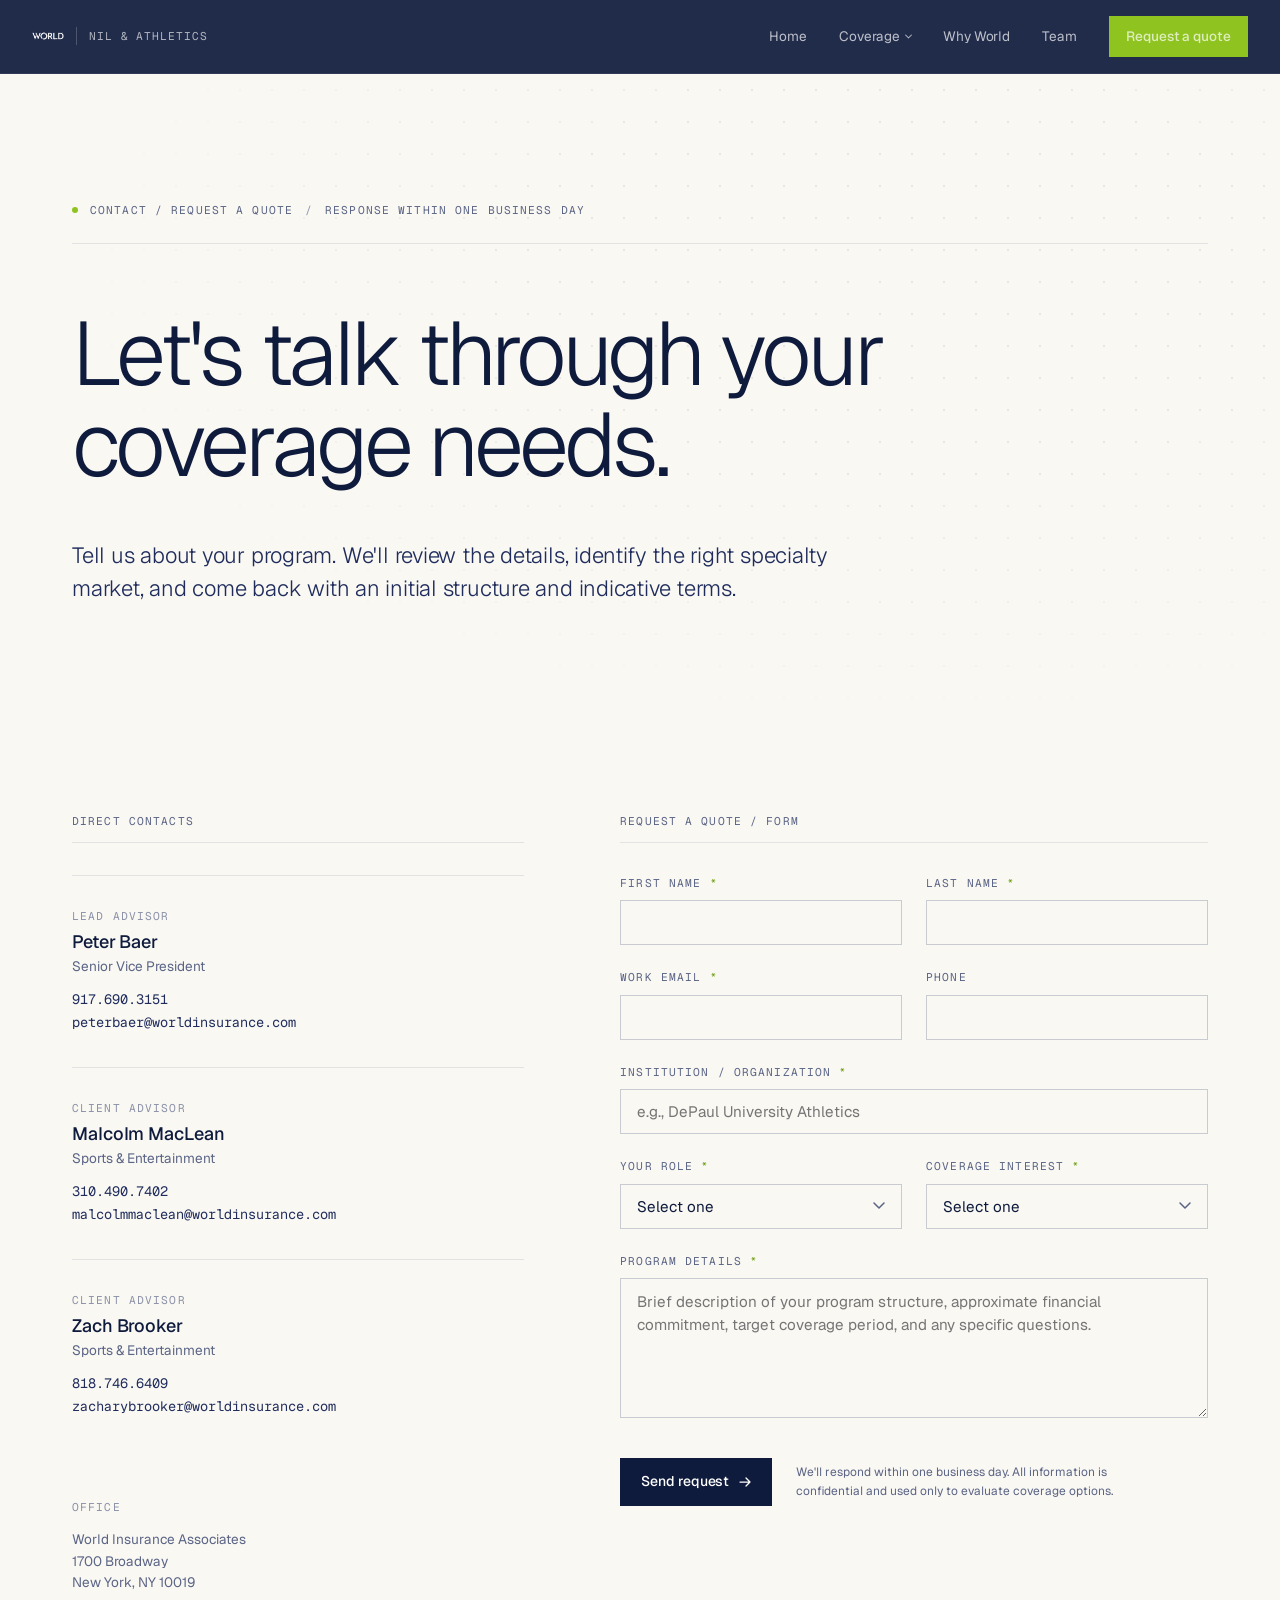
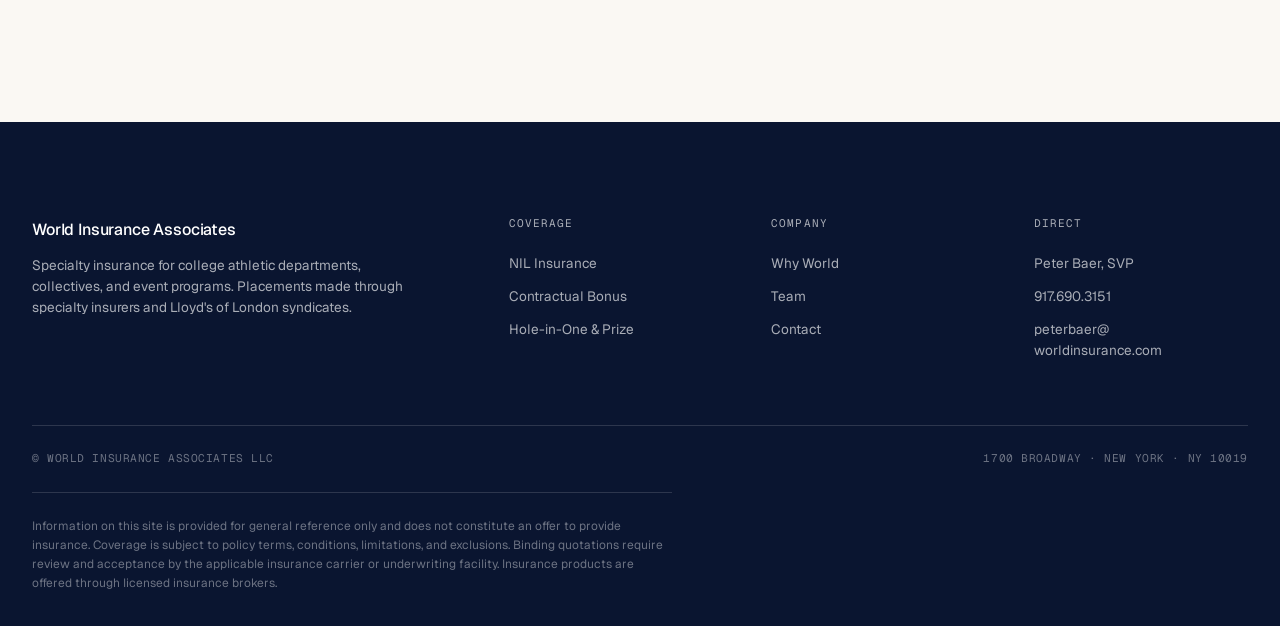
==== commit 54a366db: "Add files via upload" ====
--- a/contact.html
+++ b/contact.html
@@ -306,16 +306,8 @@
           6. Replace YOUR_FORM_ID_HERE below with your actual form ID
           ======================================================================
         -->
-        <!-- Thank-you message shown after successful submission -->
-        <div id="formSuccess" style="display:none; padding: var(--s-8); background: var(--bg-alt); border-left: 2px solid var(--accent);">
-          <span class="eyebrow" style="color: var(--accent-dim); display:block; margin-bottom: var(--s-3)">// Request received</span>
-          <h3 style="margin-bottom: var(--s-4); color: var(--fg-strong)">Thanks — we&rsquo;ll be in touch.</h3>
-          <p style="color: var(--fg-muted); font-size: 0.95rem; line-height: 1.6; max-width: 56ch">Your request has been delivered to our team. You&rsquo;ll hear back within one business day. If it&rsquo;s urgent, call Peter directly at <a href="tel:9176903151" style="color: var(--fg-strong); border-bottom: 1px solid var(--accent)">917.690.3151</a>.</p>
-        </div>
-
         <form action="https://formspree.io/f/xkokqnvb" method="POST" class="form-grid" id="quoteForm">
           <input type="hidden" name="_subject" value="NIL Insurance — New Quote Request">
-          <input type="hidden" name="_replyto" value="email">
 
           <div class="form-field">
             <label for="firstName">First name <span class="req">*</span></label>
@@ -436,33 +428,7 @@
 <script>
   document.getElementById('year').textContent = new Date().getFullYear();
 
-  // Intercept form submission and handle it with fetch
-  // so the user stays on your site and sees a clean thank-you message
-  const form = document.getElementById('quoteForm');
-  const successBox = document.getElementById('formSuccess');
-
-  if (form) {
-    form.addEventListener('submit', async function(e) {
-      e.preventDefault();
-      const formData = new FormData(form);
-      const submitBtn = form.querySelector('button[type="submit"]');
-      if (submitBtn) {
-        submitBtn.disabled = true;
-        submitBtn.innerHTML = 'Sending...';
-      }
-
-      try {
-        const response = await fetch(form.action, {
-          method: 'POST',
-          body: formData,
-          headers: { 'Accept': 'application/json' }
-        });
-
-        if (response.ok) {
-          form.style.display = 'none';
-          successBox.style.display = 'block';
-          successBox.scrollIntoView({ behavior: 'smooth', block: 'center' });
-        } else {
+  // Form submits natively to Formspree else {
           alert('Something went wrong. Please email peterbaer@worldinsurance.com or call 917-690-3151.');
           if (submitBtn) {
             submitBtn.disabled = false;
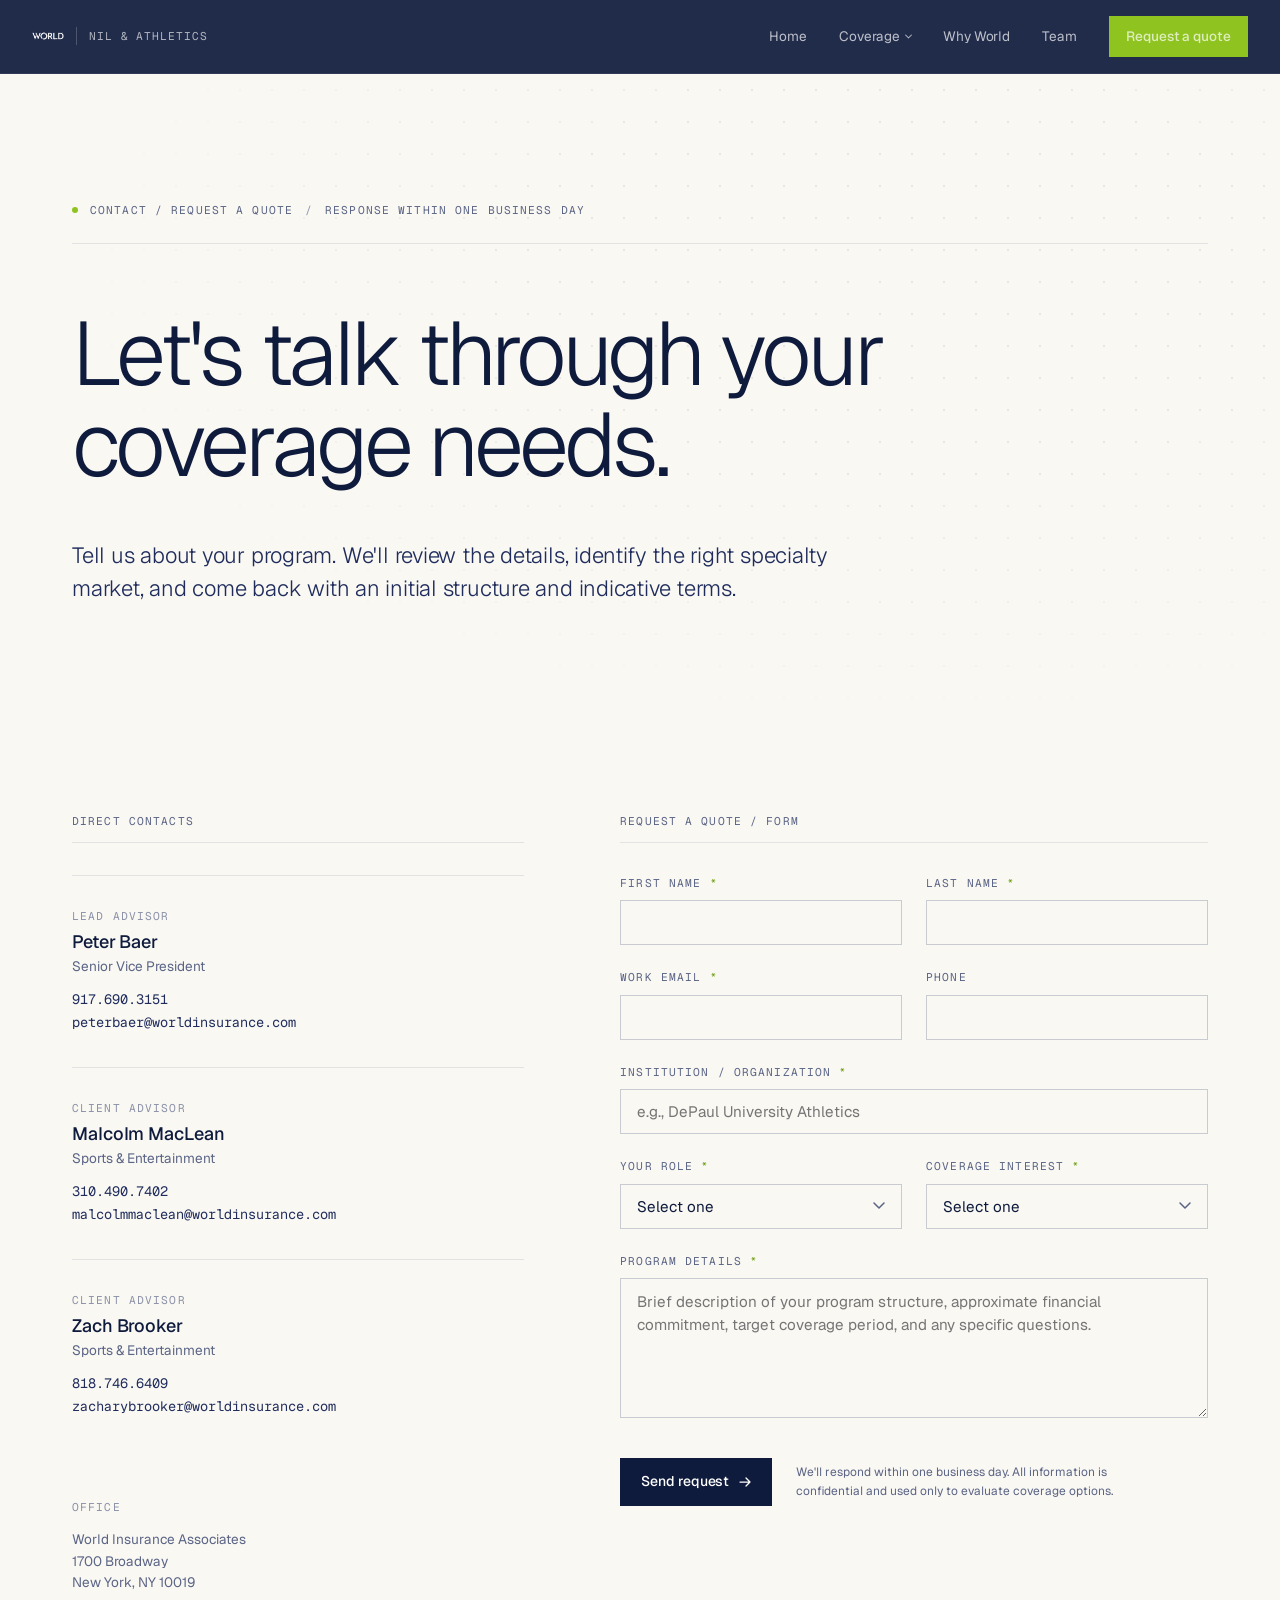
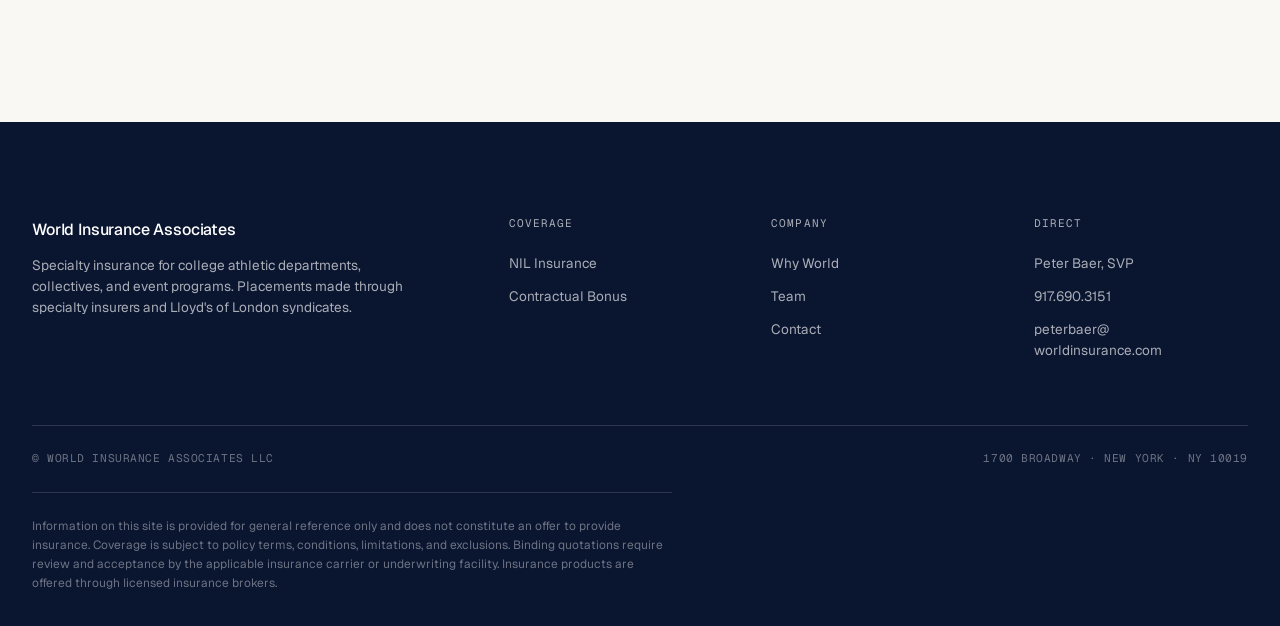
==== commit 8d089ec4: "Add files via upload" ====
--- a/contact.html
+++ b/contact.html
@@ -4,7 +4,7 @@
 <meta charset="UTF-8">
 <meta name="viewport" content="width=device-width, initial-scale=1.0">
 <title>Request a Quote — NIL & Incentive Insurance | World</title>
-<meta name="description" content="Request a quote for NIL insurance, contractual bonus insurance, or prize contest coverage. Response within one business day. Direct contact with our specialty team.">
+<meta name="description" content="Request a quote for NIL insurance or contractual bonus insurance. Response within one business day. Direct contact with our specialty team.">
 <meta name="keywords" content="NIL insurance quote, athletic insurance quote, contact Peter Baer, World Insurance NIL contact">
 <meta name="robots" content="index, follow, max-image-preview:large">
 <meta name="author" content="World Insurance Associates, LLC">
@@ -16,7 +16,7 @@
 <meta property="og:type" content="website">
 <meta property="og:url" content="https://zachbrooker.github.io/NIL-Insurance/contact.html">
 <meta property="og:title" content="Request a Quote — NIL & Incentive Insurance | World">
-<meta property="og:description" content="Request a quote for NIL insurance, contractual bonus insurance, or prize contest coverage. Response within one business day. Direct contact with our specialty team.">
+<meta property="og:description" content="Request a quote for NIL insurance or contractual bonus insurance. Response within one business day. Direct contact with our specialty team.">
 <meta property="og:image" content="https://zachbrooker.github.io/NIL-Insurance/world-logo.png">
 <meta property="og:site_name" content="World NIL Insurance">
 <meta property="og:locale" content="en_US">
@@ -25,7 +25,7 @@
 <meta name="twitter:card" content="summary_large_image">
 <meta name="twitter:url" content="https://zachbrooker.github.io/NIL-Insurance/contact.html">
 <meta name="twitter:title" content="Request a Quote — NIL & Incentive Insurance | World">
-<meta name="twitter:description" content="Request a quote for NIL insurance, contractual bonus insurance, or prize contest coverage. Response within one business day. Direct contact with our specialty team.">
+<meta name="twitter:description" content="Request a quote for NIL insurance or contractual bonus insurance. Response within one business day. Direct contact with our specialty team.">
 <meta name="twitter:image" content="https://zachbrooker.github.io/NIL-Insurance/world-logo.png">
 
 <!-- Favicon -->
@@ -63,7 +63,7 @@
     "availableLanguage": "English",
     "areaServed": "US"
   },
-  "serviceType": ["NIL Insurance", "Contractual Bonus Insurance", "Prize Contest Insurance", "Specialty Athletic Insurance"],
+  "serviceType": ["NIL Insurance", "Contractual Bonus Insurance", "Specialty Athletic Insurance"],
   "areaServed": {
     "@type": "Country",
     "name": "United States"
@@ -212,11 +212,6 @@
             <span class="item-title">Contractual Bonus</span>
             <span class="item-desc">Performance-triggered compensation</span>
           </a>
-          <a href="prize-contest.html">
-            <div class="item-mono">003</div>
-            <span class="item-title">Hole-in-One &amp; Prize Contest</span>
-            <span class="item-desc">Event-specific prize coverage</span>
-          </a>
         </div>
       </div>
       <a href="why-world.html">Why World</a>
@@ -354,7 +349,6 @@
               <option value="">Select one</option>
               <option>NIL Insurance</option>
               <option>Contractual Bonus</option>
-              <option>Hole-in-One &amp; Prize Contest</option>
               <option>Multiple / Not sure yet</option>
             </select>
           </div>
@@ -393,7 +387,6 @@
         <ul>
           <li><a href="nil-insurance.html">NIL Insurance</a></li>
           <li><a href="contractual-bonus.html">Contractual Bonus</a></li>
-          <li><a href="prize-contest.html">Hole-in-One &amp; Prize</a></li>
         </ul>
       </div>
       <div>
